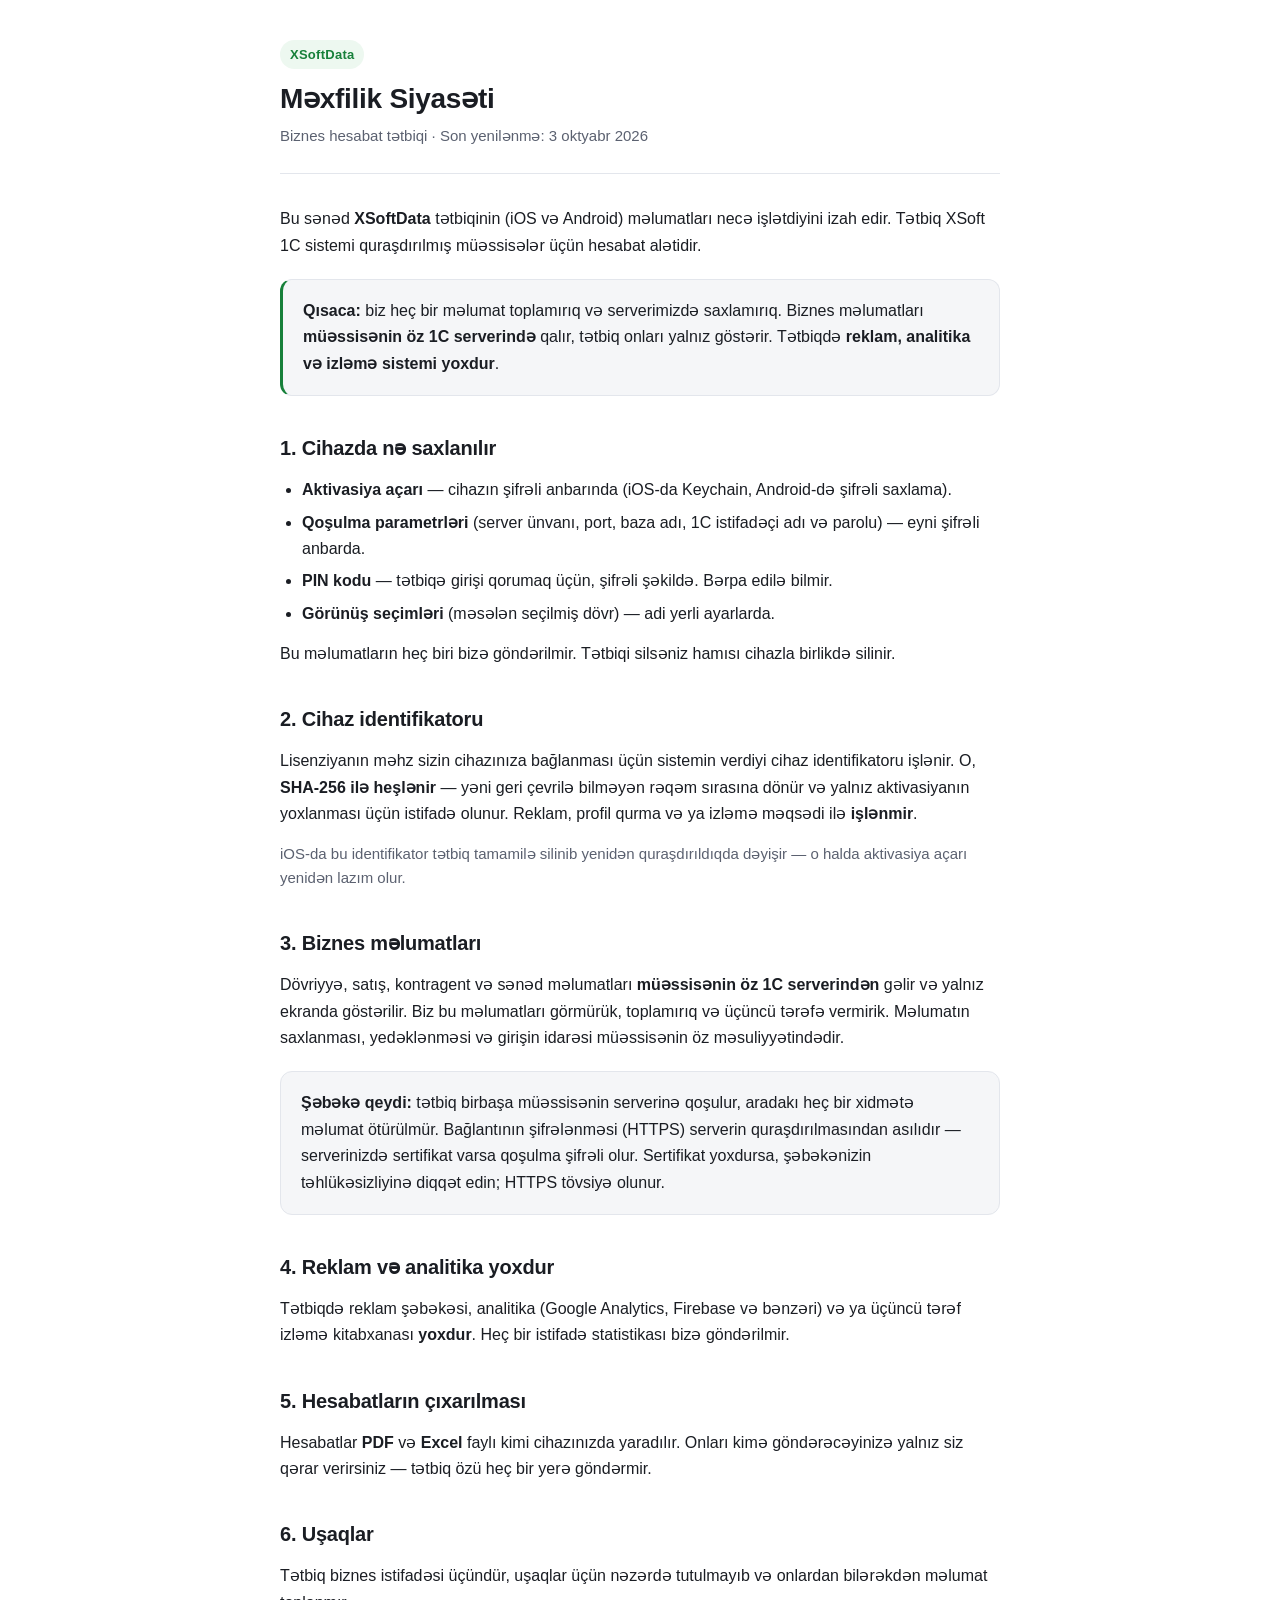
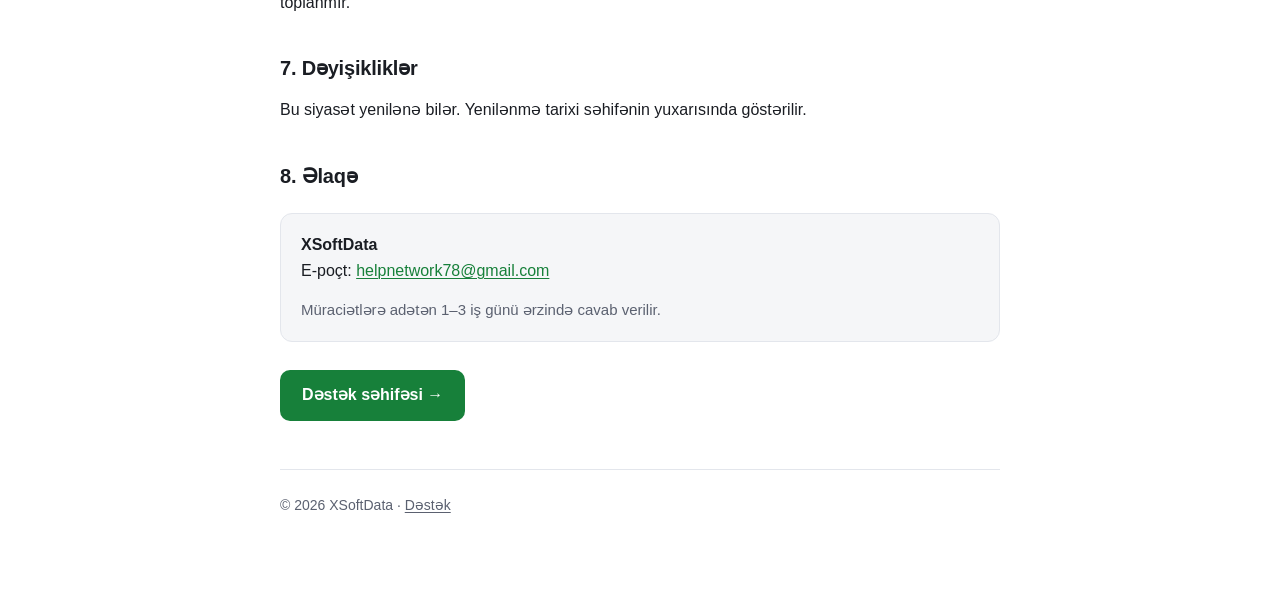
==== xsoftdata-mexfilik.html @ 70d33fd8 "XSoftData ucun destek + mexfilik sehifeleri (Apple mecburi URL-leri) Apple App Store Support URL ve " ====
<!DOCTYPE html>
<html lang="az">
<head>
<meta charset="utf-8">
<meta name="viewport" content="width=device-width,initial-scale=1">
<title>Məxfilik Siyasəti — XSoftData</title>
<meta name="description" content="XSoftData tətbiqinin məxfilik siyasəti: hansı məlumatlar işlənir, nə cihazda qalır, məlumat müəssisənin öz serverindədir.">
<link rel="stylesheet" href="ortak.css">
<style>
  /* XSoftData yaşıl brend rəngi. Kontrast ölçüldü: #17803A ağ fonda 5.02:1,
     qutuda 4.64:1; qaranlıqda brend #2BC552 → 7.94:1. */
  :root{ --vurgu:#17803A; --vurgu-fon:#EDF8F0; }
  @media (prefers-color-scheme: dark){
    :root{ --vurgu:#2BC552; --vurgu-fon:#16271C; }
  }
</style>
</head>
<body>
<div class="qab">

<header>
  <span class="nisan">XSoftData</span>
  <h1>Məxfilik Siyasəti</h1>
  <p class="alt">Biznes hesabat tətbiqi · Son yenilənmə: 3 oktyabr 2026</p>
</header>

<p>Bu sənəd <strong>XSoftData</strong> tətbiqinin (iOS və Android) məlumatları
necə işlətdiyini izah edir. Tətbiq XSoft 1C sistemi quraşdırılmış müəssisələr
üçün hesabat alətidir.</p>

<div class="qutu vacib">
  <p><strong>Qısaca:</strong> biz heç bir məlumat toplamırıq və serverimizdə
  saxlamırıq. Biznes məlumatları <strong>müəssisənin öz 1C serverində</strong>
  qalır, tətbiq onları yalnız göstərir. Tətbiqdə <strong>reklam, analitika və
  izləmə sistemi yoxdur</strong>.</p>
</div>

<h2>1. Cihazda nə saxlanılır</h2>
<ul>
  <li><strong>Aktivasiya açarı</strong> — cihazın şifrəli anbarında
      (iOS-da Keychain, Android-də şifrəli saxlama).</li>
  <li><strong>Qoşulma parametrləri</strong> (server ünvanı, port, baza adı,
      1C istifadəçi adı və parolu) — eyni şifrəli anbarda.</li>
  <li><strong>PIN kodu</strong> — tətbiqə girişi qorumaq üçün, şifrəli şəkildə.
      Bərpa edilə bilmir.</li>
  <li><strong>Görünüş seçimləri</strong> (məsələn seçilmiş dövr) — adi yerli
      ayarlarda.</li>
</ul>
<p>Bu məlumatların heç biri bizə göndərilmir. Tətbiqi silsəniz hamısı cihazla
birlikdə silinir.</p>

<h2>2. Cihaz identifikatoru</h2>
<p>Lisenziyanın məhz sizin cihazınıza bağlanması üçün sistemin verdiyi cihaz
identifikatoru işlənir. O, <strong>SHA-256 ilə heşlənir</strong> — yəni geri
çevrilə bilməyən rəqəm sırasına dönür və yalnız aktivasiyanın yoxlanması üçün
istifadə olunur. Reklam, profil qurma və ya izləmə məqsədi ilə
<strong>işlənmir</strong>.</p>
<p class="alt">iOS-da bu identifikator tətbiq tamamilə silinib yenidən
quraşdırıldıqda dəyişir — o halda aktivasiya açarı yenidən lazım olur.</p>

<h2>3. Biznes məlumatları</h2>
<p>Dövriyyə, satış, kontragent və sənəd məlumatları <strong>müəssisənin öz 1C
serverindən</strong> gəlir və yalnız ekranda göstərilir. Biz bu məlumatları
görmürük, toplamırıq və üçüncü tərəfə vermirik. Məlumatın saxlanması,
yedəklənməsi və girişin idarəsi müəssisənin öz məsuliyyətindədir.</p>

<div class="qutu">
  <p><strong>Şəbəkə qeydi:</strong> tətbiq birbaşa müəssisənin serverinə
  qoşulur, aradakı heç bir xidmətə məlumat ötürülmür. Bağlantının
  şifrələnməsi (HTTPS) serverin quraşdırılmasından asılıdır — serverinizdə
  sertifikat varsa qoşulma şifrəli olur. Sertifikat yoxdursa, şəbəkənizin
  təhlükəsizliyinə diqqət edin; HTTPS tövsiyə olunur.</p>
</div>

<h2>4. Reklam və analitika yoxdur</h2>
<p>Tətbiqdə reklam şəbəkəsi, analitika (Google Analytics, Firebase və bənzəri)
və ya üçüncü tərəf izləmə kitabxanası <strong>yoxdur</strong>. Heç bir
istifadə statistikası bizə göndərilmir.</p>

<h2>5. Hesabatların çıxarılması</h2>
<p>Hesabatlar <strong>PDF</strong> və <strong>Excel</strong> faylı kimi
cihazınızda yaradılır. Onları kimə göndərəcəyinizə yalnız siz qərar verirsiniz —
tətbiq özü heç bir yerə göndərmir.</p>

<h2>6. Uşaqlar</h2>
<p>Tətbiq biznes istifadəsi üçündür, uşaqlar üçün nəzərdə tutulmayıb və
onlardan bilərəkdən məlumat toplanmır.</p>

<h2>7. Dəyişikliklər</h2>
<p>Bu siyasət yenilənə bilər. Yenilənmə tarixi səhifənin yuxarısında göstərilir.</p>

<h2>8. Əlaqə</h2>
<div class="qutu">
  <p><strong>XSoftData</strong><br>
  E-poçt: <a href="mailto:helpnetwork78@gmail.com">helpnetwork78@gmail.com</a></p>
  <p class="alt">Müraciətlərə adətən 1–3 iş günü ərzində cavab verilir.</p>
</div>
<a class="duyme" href="xsoftdata.html">Dəstək səhifəsi →</a>

<footer>
  <p>© 2026 XSoftData · <a href="xsoftdata.html">Dəstək</a></p>
</footer>

</div>
</body>
</html>
---- ortak.css ----
:root{
  --fon:#ffffff; --fon2:#f5f6f8; --metin:#1a1d23; --solgun:#5b6170;
  --xett:#e3e6ec; --vurgu:#c8102e; --vurgu-fon:#fdf0f2;
}
@media (prefers-color-scheme: dark){
  :root{
    --fon:#14161a; --fon2:#1c1f25; --metin:#e8eaee; --solgun:#9aa1ae;
    --xett:#2a2e37; --vurgu:#ff6b7f; --vurgu-fon:#2a1a1e;
  }
}
*{box-sizing:border-box}
body{
  margin:0; padding:0 16px 64px;
  background:var(--fon); color:var(--metin);
  font:16px/1.65 -apple-system,BlinkMacSystemFont,"Segoe UI",Roboto,Helvetica,Arial,sans-serif;
  -webkit-text-size-adjust:100%;
}
.qab{max-width:720px;margin:0 auto}
header{padding:40px 0 24px;border-bottom:1px solid var(--xett);margin-bottom:32px}
.nisan{
  display:inline-block;padding:4px 10px;border-radius:999px;
  background:var(--vurgu-fon);color:var(--vurgu);
  font-size:13px;font-weight:600;letter-spacing:.02em;margin-bottom:12px;
}
h1{font-size:28px;line-height:1.25;margin:0 0 8px;letter-spacing:-.01em}
h2{font-size:20px;margin:36px 0 12px;letter-spacing:-.01em}
h3{font-size:16px;margin:24px 0 8px}
.alt{color:var(--solgun);font-size:15px;margin:0}
p{margin:0 0 14px}
ul{margin:0 0 14px;padding-inline-start:22px}
li{margin-bottom:6px}
a{color:var(--vurgu);text-decoration-thickness:1px;text-underline-offset:2px}
.qutu{
  background:var(--fon2);border:1px solid var(--xett);
  border-radius:12px;padding:18px 20px;margin:20px 0;
}
.qutu p:last-child,.qutu ul:last-child{margin-bottom:0}
.vacib{border-inline-start:3px solid var(--vurgu)}
.duyme{
  display:inline-block;background:var(--vurgu);color:#fff;
  padding:12px 22px;border-radius:10px;text-decoration:none;
  font-weight:600;margin-top:8px;
}
.addim{counter-reset:a;list-style:none;padding:0}
.addim li{
  counter-increment:a;position:relative;
  padding-inline-start:40px;margin-bottom:16px;
}
.addim li::before{
  content:counter(a);position:absolute;inset-inline-start:0;top:0;
  width:26px;height:26px;border-radius:50%;
  background:var(--vurgu);color:#fff;
  font-size:14px;font-weight:700;text-align:center;line-height:26px;
}
footer{
  margin-top:48px;padding-top:24px;border-top:1px solid var(--xett);
  color:var(--solgun);font-size:14px;
}
footer a{color:var(--solgun)}
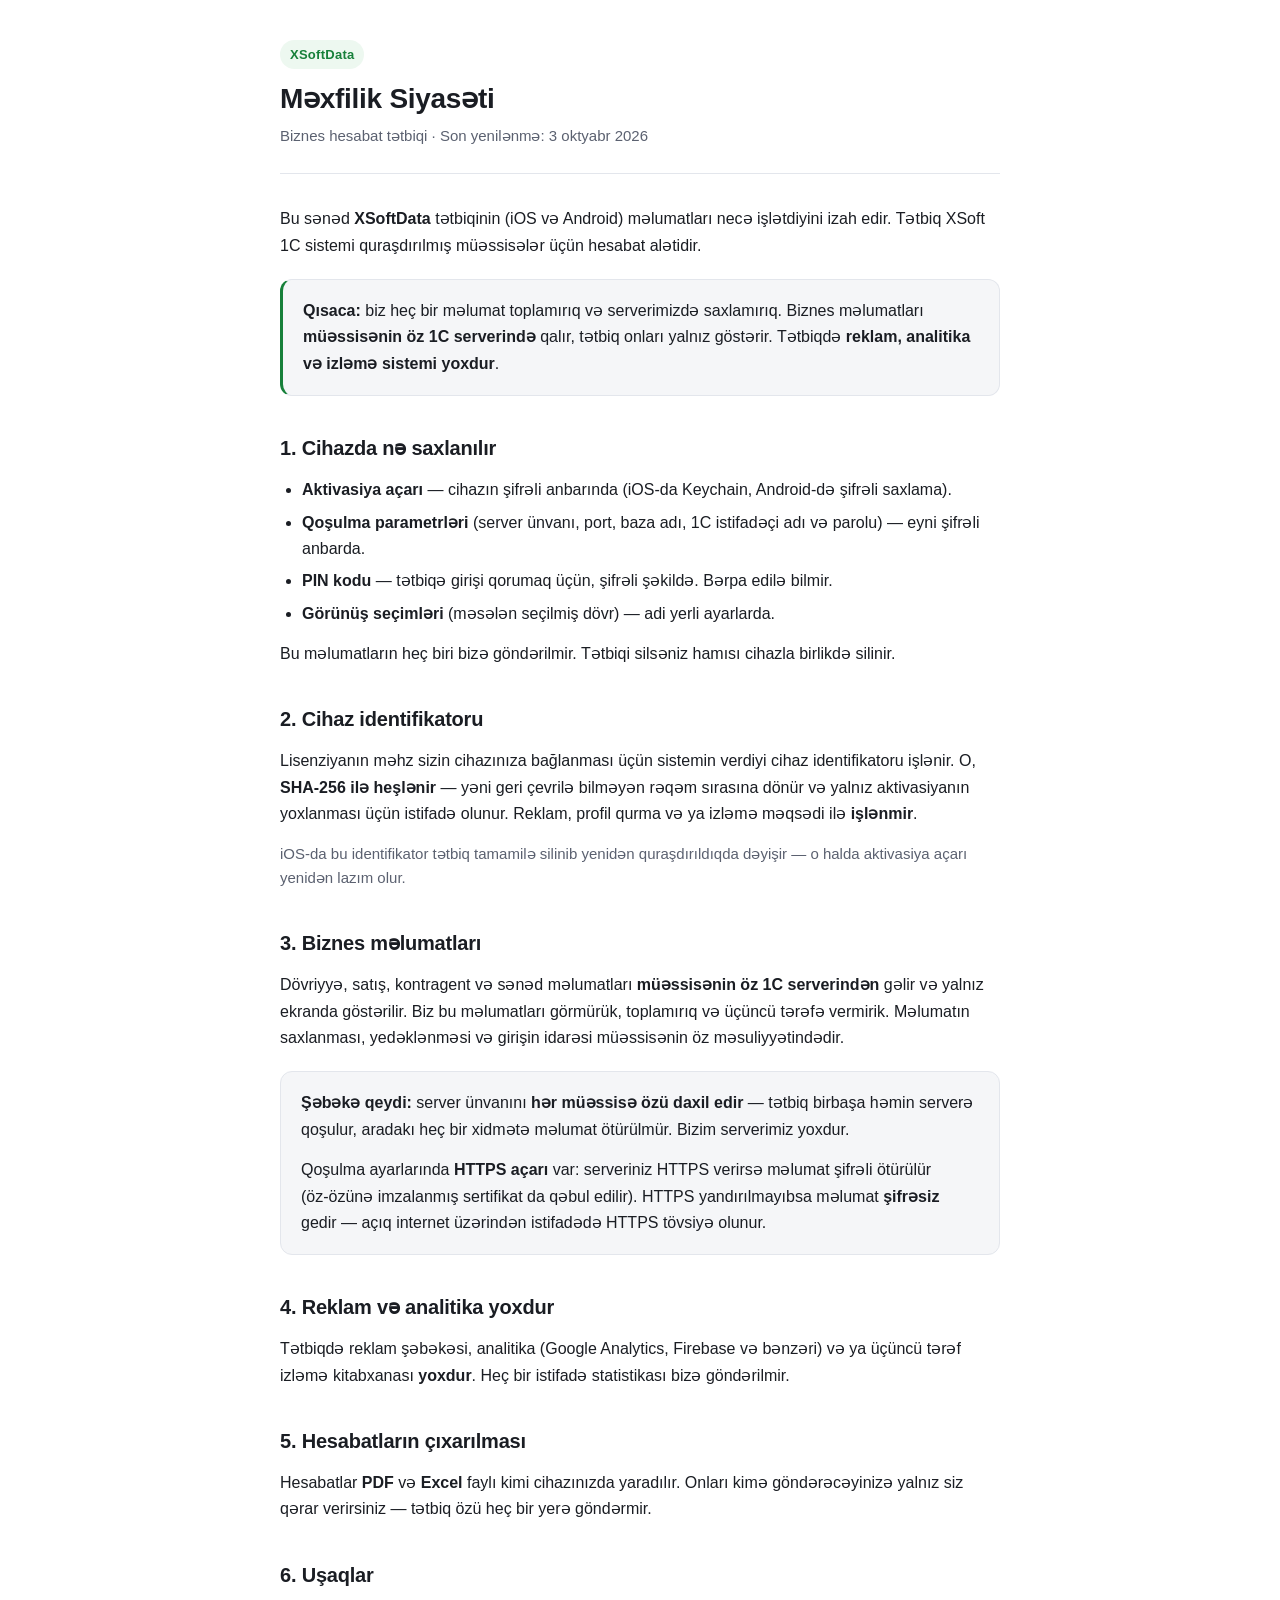
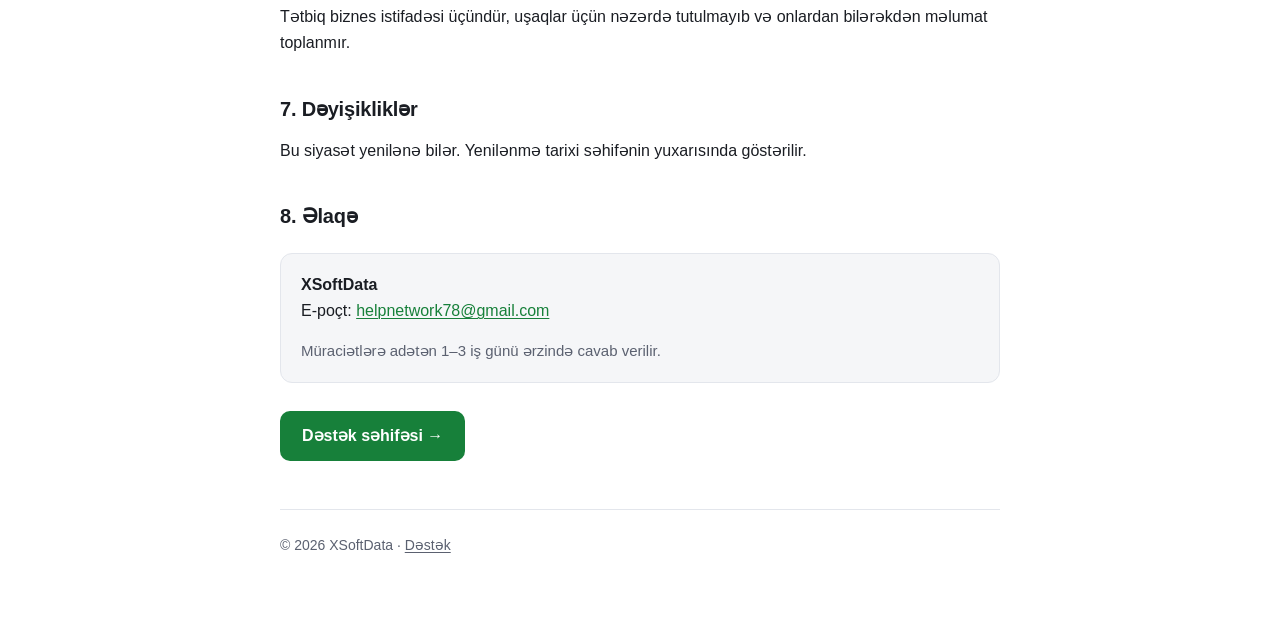
==== commit a7488c6b: "XSoftData sehifeleri: HTTPS bolmesi + «unvani her musteri ozu yazir» duzelisi Olculdu (api_config.da" ====
--- a/xsoftdata-mexfilik.html
+++ b/xsoftdata-mexfilik.html
@@ -65,11 +65,13 @@
 yedəklənməsi və girişin idarəsi müəssisənin öz məsuliyyətindədir.</p>
 
 <div class="qutu">
-  <p><strong>Şəbəkə qeydi:</strong> tətbiq birbaşa müəssisənin serverinə
-  qoşulur, aradakı heç bir xidmətə məlumat ötürülmür. Bağlantının
-  şifrələnməsi (HTTPS) serverin quraşdırılmasından asılıdır — serverinizdə
-  sertifikat varsa qoşulma şifrəli olur. Sertifikat yoxdursa, şəbəkənizin
-  təhlükəsizliyinə diqqət edin; HTTPS tövsiyə olunur.</p>
+  <p><strong>Şəbəkə qeydi:</strong> server ünvanını <strong>hər müəssisə özü
+  daxil edir</strong> — tətbiq birbaşa həmin serverə qoşulur, aradakı heç bir
+  xidmətə məlumat ötürülmür. Bizim serverimiz yoxdur.</p>
+  <p>Qoşulma ayarlarında <strong>HTTPS açarı</strong> var: serveriniz HTTPS
+  verirsə məlumat şifrəli ötürülür (öz-özünə imzalanmış sertifikat da
+  qəbul edilir). HTTPS yandırılmayıbsa məlumat <strong>şifrəsiz</strong>
+  gedir — açıq internet üzərindən istifadədə HTTPS tövsiyə olunur.</p>
 </div>
 
 <h2>4. Reklam və analitika yoxdur</h2>
